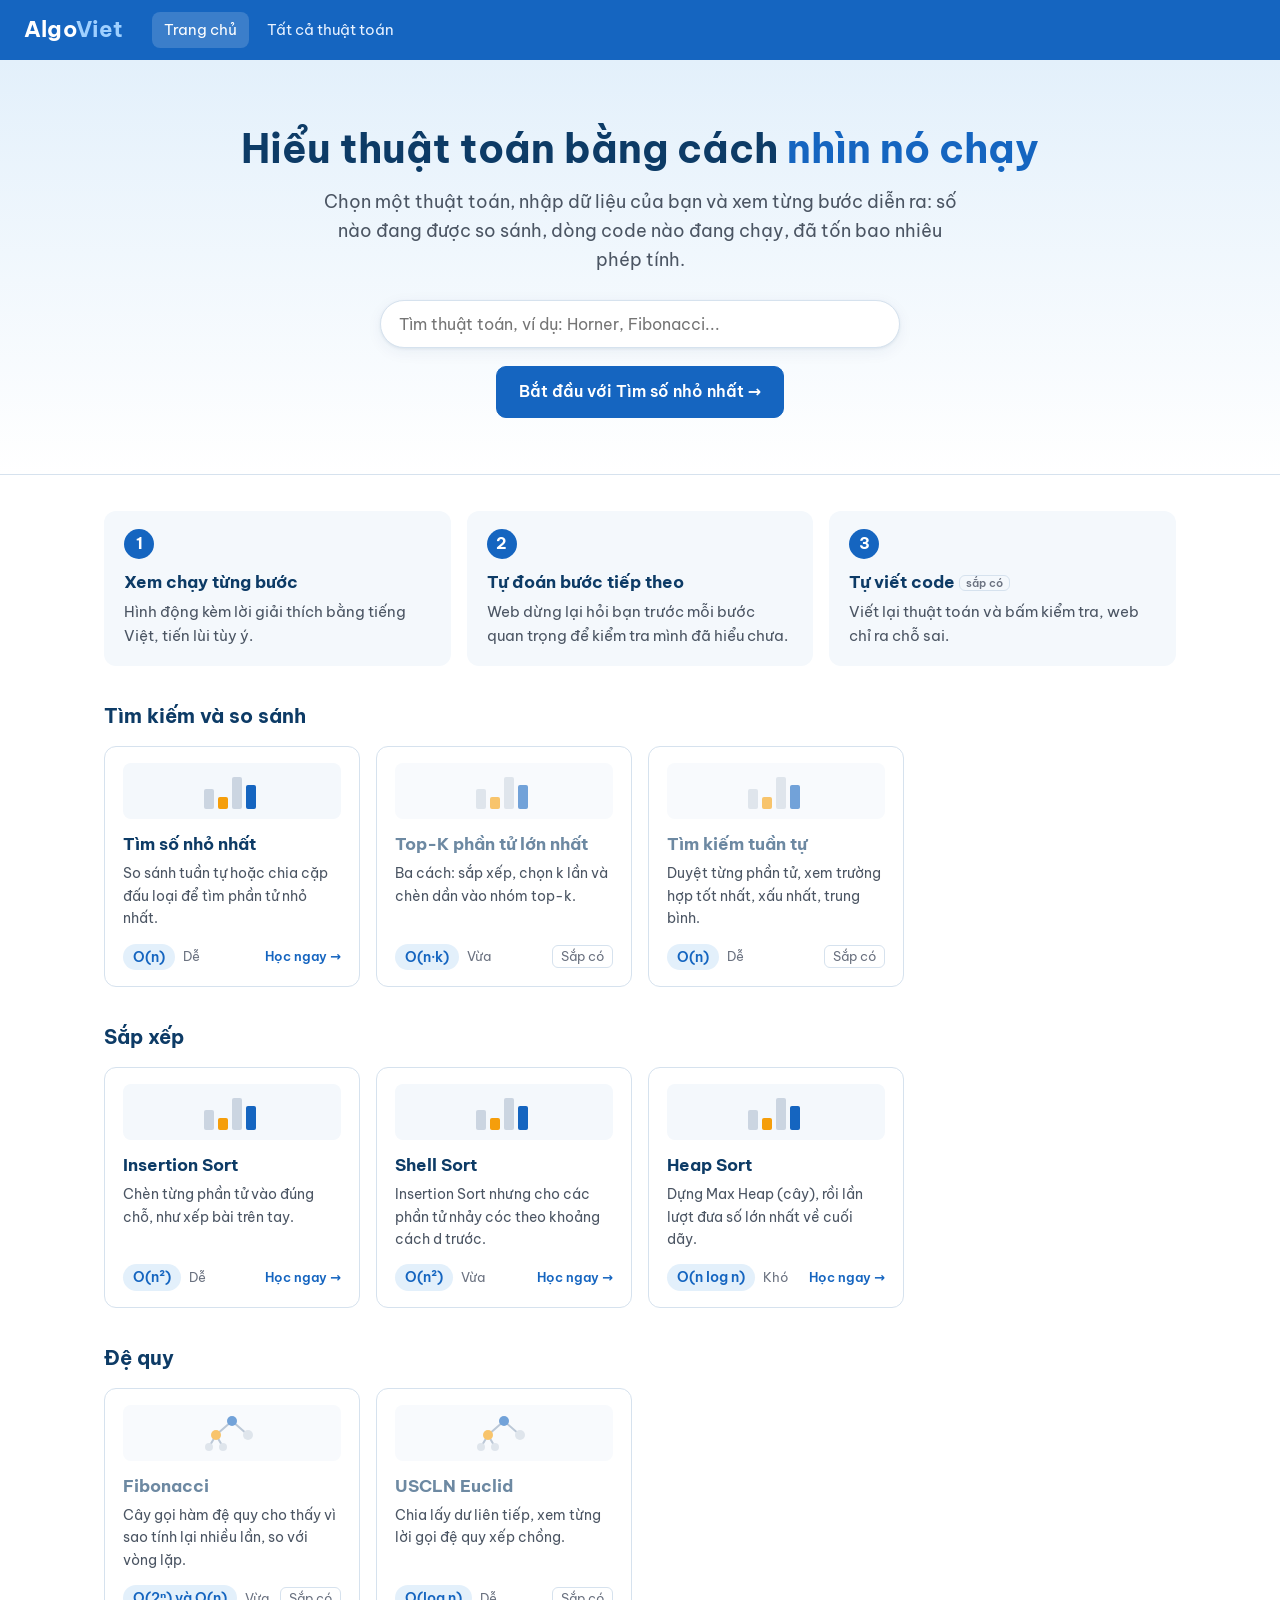
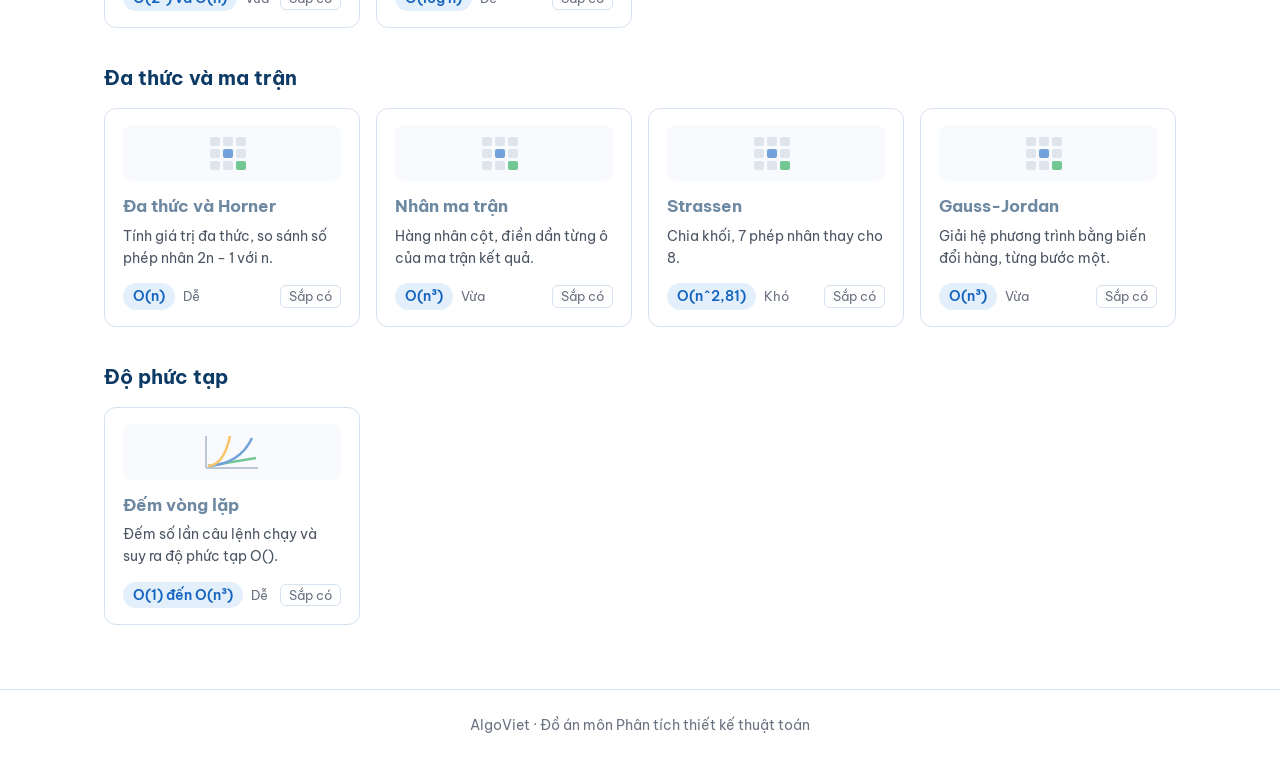
==== index.html @ 3840eefd "Khoi tao AlgoViet: web hoc thuat toan truc quan Gom trang chu, trang hoc dung chung, 4 thuat toan (T" ====
<!DOCTYPE html>
<html lang="vi">
<head>
  <meta charset="UTF-8">
  <meta name="viewport" content="width=device-width, initial-scale=1">
  <title>AlgoViet - Hiểu thuật toán bằng cách nhìn nó chạy</title>
  <link rel="preconnect" href="https://fonts.googleapis.com">
  <link rel="stylesheet" href="https://fonts.googleapis.com/css2?family=Be+Vietnam+Pro:wght@400;600;700&family=JetBrains+Mono:wght@400;600&display=swap">
  <link rel="stylesheet" href="css/giao-dien.css">
</head>
<body class="trang-chu">
  <header class="thanh-tren">
    <a class="logo" href="index.html">Algo<span>Viet</span></a>
    <nav class="dieu-huong" style="display:flex">
      <a href="index.html" class="dang-chon">Trang chủ</a>
      <a href="#thuat-toan">Tất cả thuật toán</a>
    </nav>
  </header>

  <section class="mo-dau">
    <div class="mo-dau-trong">
      <h1>Hiểu thuật toán bằng cách <span>nhìn nó chạy</span></h1>
      <p>Chọn một thuật toán, nhập dữ liệu của bạn và xem từng bước diễn ra: số nào đang được so sánh, dòng code nào đang chạy, đã tốn bao nhiêu phép tính.</p>
      <div class="o-tim">
        <input id="tim" type="search" placeholder="Tìm thuật toán, ví dụ: Horner, Fibonacci..." aria-label="Tìm thuật toán">
      </div>
      <a class="nut nut-chinh nut-lon" href="hoc.html?tt=tim-min">Bắt đầu với Tìm số nhỏ nhất →</a>
    </div>
  </section>

  <main class="noi-dung-chu">
    <section class="cach-hoc">
      <div class="buoc-hoc"><b>1</b><h3>Xem chạy từng bước</h3><p>Hình động kèm lời giải thích bằng tiếng Việt, tiến lùi tùy ý.</p></div>
      <div class="buoc-hoc"><b>2</b><h3>Tự đoán bước tiếp theo</h3><p>Web dừng lại hỏi bạn trước mỗi bước quan trọng để kiểm tra mình đã hiểu chưa.</p></div>
      <div class="buoc-hoc"><b>3</b><h3>Tự viết code <small>sắp có</small></h3><p>Viết lại thuật toán và bấm kiểm tra, web chỉ ra chỗ sai.</p></div>
    </section>

    <section id="thuat-toan">
      <div id="danh-sach-nhom"></div>
      <p id="khong-thay" class="ghi-chu-nho" hidden>Không tìm thấy thuật toán nào phù hợp.</p>
    </section>
  </main>

  <footer class="chan-trang">AlgoViet · Đồ án môn Phân tích thiết kế thuật toán</footer>

  <script src="js/danh-sach.js"></script>
  <script src="js/trang-chu.js"></script>
</body>
</html>
---- css/giao-dien.css ----
/* AlgoViet - giao dien trang va xanh nuoc bien */
:root {
  --nen: #FFFFFF;
  --nen-phu: #F4F8FC;
  --xanh: #1565C0;
  --xanh-dam: #0D3B66;
  --xanh-nhat: #E3F0FB;
  --chu: #1F2937;
  --chu-phu: #6B7280;
  --vien: #D6E2EE;

  /* mau trang thai trong minh hoa */
  --tt-chua-xet: #CBD5E1;
  --tt-dang-xet: #1565C0;
  --tt-so-sanh: #F59E0B;
  --tt-min: #0D3B66;
  --tt-da-xet: #E5E7EB;
  --tt-xong: #16A34A;
  --tt-sai: #DC2626;
  --tt-da-xep: #BFDBFE;
  --tt-cung-nhom: #93C5FD;

  --bo-goc: 12px;
  --bong: 0 1px 3px rgba(13, 59, 102, 0.08), 0 4px 16px rgba(13, 59, 102, 0.06);
  --font: "Be Vietnam Pro", "Segoe UI", system-ui, sans-serif;
  --font-code: "JetBrains Mono", Consolas, monospace;
}

* { box-sizing: border-box; }
html, body { margin: 0; }
body {
  font-family: var(--font);
  font-size: 16px;
  line-height: 1.6;
  color: var(--chu);
  background: var(--nen-phu);
}
button { font-family: inherit; font-size: 15px; cursor: pointer; }
:focus-visible { outline: 3px solid #90C2F5; outline-offset: 2px; }

/* ---------- thanh tren ---------- */
.thanh-tren {
  position: sticky; top: 0; z-index: 10;
  display: flex; align-items: center; gap: 28px;
  height: 60px; padding: 0 24px;
  background: var(--xanh); color: #fff;
}
.logo { font-size: 22px; font-weight: 700; letter-spacing: 0.2px; color: #fff; text-decoration: none; }
.logo span { color: #9FD0FF; }
.dieu-huong { display: flex; gap: 6px; }
.dieu-huong a {
  color: #E8F2FF; text-decoration: none; padding: 6px 12px; border-radius: 8px; font-size: 15px;
}
.dieu-huong a:hover, .dieu-huong a.dang-chon { background: rgba(255, 255, 255, 0.16); color: #fff; }
.nut-menu { display: none; margin-left: auto; background: none; border: 1px solid rgba(255,255,255,.5); color: #fff; border-radius: 8px; padding: 4px 10px; }

/* ---------- bo cuc ---------- */
.bo-cuc { display: grid; grid-template-columns: 250px minmax(0, 1fr); min-height: calc(100vh - 60px); }
.thanh-ben { background: var(--nen); border-right: 1px solid var(--vien); padding: 20px 14px; }
.thanh-ben h3 { margin: 18px 10px 6px; font-size: 13px; text-transform: uppercase; letter-spacing: 0.6px; color: var(--chu-phu); }
.thanh-ben h3:first-child { margin-top: 0; }
.thanh-ben a {
  display: flex; justify-content: space-between; align-items: center;
  padding: 8px 10px; border-radius: 8px; color: var(--chu); text-decoration: none; font-size: 15px;
}
.thanh-ben a:hover { background: var(--xanh-nhat); }
.thanh-ben a.dang-chon { background: var(--xanh); color: #fff; font-weight: 600; }
.thanh-ben a.sap-co { color: #9CA3AF; pointer-events: none; }
.thanh-ben a.sap-co small { font-size: 11px; border: 1px solid #D1D5DB; border-radius: 6px; padding: 0 6px; }

.noi-dung { padding: 28px 32px 60px; max-width: 1180px; width: 100%; }
.dau-trang { display: flex; flex-wrap: wrap; align-items: center; gap: 12px 16px; margin-bottom: 18px; }
.dau-trang h1 { margin: 0; font-size: 28px; color: var(--xanh-dam); }
.huy-hieu { background: var(--xanh-nhat); color: var(--xanh); font-weight: 600; font-size: 14px; padding: 2px 10px; border-radius: 999px; }
.tab { margin-left: auto; display: flex; gap: 4px; background: var(--nen); border: 1px solid var(--vien); border-radius: 10px; padding: 4px; }
.tab button { border: 0; background: none; padding: 6px 14px; border-radius: 7px; color: var(--chu-phu); }
.tab button.dang-chon { background: var(--xanh); color: #fff; }

.the { background: var(--nen); border: 1px solid var(--vien); border-radius: var(--bo-goc); box-shadow: var(--bong); padding: 18px 20px; }
.the + .the, .hang + .the, .the + .hang { margin-top: 16px; }
.the h2 { margin: 0 0 10px; font-size: 17px; color: var(--xanh-dam); }

/* ---------- nhap du lieu ---------- */
.dieu-khien-tren { display: flex; flex-wrap: wrap; gap: 14px 20px; align-items: flex-end; }
.nhom label { display: block; font-size: 13px; color: var(--chu-phu); margin-bottom: 4px; }
.chon-che-do { display: inline-flex; border: 1px solid var(--vien); border-radius: 10px; overflow: hidden; }
.chon-che-do button { border: 0; background: var(--nen); padding: 8px 14px; color: var(--chu); }
.chon-che-do button + button { border-left: 1px solid var(--vien); }
.chon-che-do button.dang-chon { background: var(--xanh); color: #fff; }
.o-nhap {
  font-family: var(--font-code); font-size: 15px; width: 230px; padding: 8px 12px;
  border: 1px solid var(--vien); border-radius: 10px; background: var(--nen-phu); color: var(--chu);
}
.o-nhap:focus { border-color: var(--xanh); background: #fff; outline: none; box-shadow: 0 0 0 3px var(--xanh-nhat); }
.nut { border: 1px solid var(--vien); background: var(--nen); color: var(--xanh-dam); padding: 8px 14px; border-radius: 10px; }
.nut:hover { border-color: var(--xanh); background: var(--xanh-nhat); }
.nut-chinh { background: var(--xanh); border-color: var(--xanh); color: #fff; font-weight: 600; }
.nut-chinh:hover { background: #0F539E; border-color: #0F539E; }
.loi { color: var(--tt-sai); font-size: 14px; margin-top: 8px; min-height: 1em; }

.cong-tac { display: inline-flex; align-items: center; gap: 10px; cursor: pointer; user-select: none; padding: 7px 0; }
.cong-tac input { position: absolute; opacity: 0; }
.cong-tac .ray { width: 42px; height: 24px; border-radius: 999px; background: #CBD5E1; position: relative; transition: background .2s; }
.cong-tac .ray::after { content: ""; position: absolute; top: 3px; left: 3px; width: 18px; height: 18px; border-radius: 50%; background: #fff; transition: transform .2s; }
.cong-tac input:checked + .ray { background: var(--xanh); }
.cong-tac input:checked + .ray::after { transform: translateX(18px); }
.cong-tac input:focus-visible + .ray { outline: 3px solid #90C2F5; outline-offset: 2px; }

/* ---------- khung minh hoa ---------- */
.chu-thich { display: flex; flex-wrap: wrap; gap: 6px 16px; font-size: 13px; color: var(--chu-phu); margin-bottom: 12px; }
.chu-thich span { display: inline-flex; align-items: center; gap: 6px; }
.chu-thich i { width: 14px; height: 14px; border-radius: 4px; display: inline-block; }

.san-khau { min-height: 300px; display: flex; align-items: flex-end; justify-content: safe center; padding: 10px 4px 0; overflow-x: auto; }

/* cot (cach tuan tu) */
.day-cot { display: flex; align-items: flex-end; gap: 10px; height: 330px; }
.cot-o { display: flex; flex-direction: column; align-items: center; width: 54px; }
.nhan-tren { height: 26px; font-size: 12px; font-weight: 700; white-space: nowrap; }
.nhan-min { background: var(--tt-min); color: #fff; padding: 1px 8px; border-radius: 999px; }
.nhan-xong { background: var(--tt-xong); color: #fff; padding: 1px 8px; border-radius: 999px; }
.cot {
  width: 100%; border-radius: 8px 8px 4px 4px; display: flex; align-items: flex-start; justify-content: center;
  padding-top: 6px; font-weight: 700; font-size: 16px; color: #1F2937;
  transition: height .45s ease, background-color .3s ease, opacity .3s, transform .3s;
}
.cot.chua-xet { background: var(--tt-chua-xet); }
.cot.dang-xet { background: var(--tt-dang-xet); color: #fff; transform: translateY(-4px); }
.cot.so-sanh  { background: var(--tt-so-sanh); color: #1F2937; transform: translateY(-4px); box-shadow: 0 0 0 3px #FDE68A; }
.cot.la-min   { background: var(--tt-min); color: #fff; }
.cot.da-xet   { background: var(--tt-da-xet); color: #9CA3AF; }
.cot.xong     { background: var(--tt-xong); color: #fff; }
.chi-so { font-family: var(--font-code); font-size: 12px; color: var(--chu-phu); margin-top: 6px; }
.con-tro { height: 22px; font-size: 13px; color: var(--xanh); font-weight: 700; }

/* dau loai (cach theo cap) */
.dau-loai { display: flex; flex-direction: column-reverse; gap: 18px; width: 100%; align-items: center; padding-bottom: 6px; }
.vong { display: flex; align-items: center; gap: 14px; }
.vong .ten-vong { width: 64px; font-size: 13px; color: var(--chu-phu); text-align: right; }
.cap { display: flex; gap: 6px; padding: 6px; border: 1px dashed var(--vien); border-radius: 10px; }
.cap.dang-dau { border: 2px solid var(--tt-so-sanh); background: #FFFBEB; }
.o-so {
  width: 48px; height: 48px; border-radius: 10px; display: flex; align-items: center; justify-content: center;
  font-weight: 700; font-size: 17px; background: var(--tt-chua-xet); transition: all .3s ease;
}
.o-so.so-sanh { background: var(--tt-so-sanh); }
.o-so.thang { background: var(--tt-dang-xet); color: #fff; }
.o-so.thua { background: var(--tt-da-xet); color: #9CA3AF; text-decoration: line-through; }
.o-so.di-thang { background: var(--xanh-nhat); color: var(--xanh-dam); border: 1px dashed var(--xanh); }
.o-so.xong { background: var(--tt-xong); color: #fff; }
.o-so.moi { animation: hien-len .45s ease; }
@keyframes hien-len { from { transform: translateY(18px); opacity: 0; } to { transform: none; opacity: 1; } }

/* ---------- giai thich + cau hoi ---------- */
.giai-thich { display: flex; gap: 14px; align-items: flex-start; background: var(--xanh-nhat); border-radius: 10px; padding: 12px 16px; margin-top: 14px; }
.so-buoc { flex: none; background: var(--xanh); color: #fff; font-size: 13px; font-weight: 600; padding: 2px 10px; border-radius: 999px; margin-top: 2px; }
.giai-thich p { margin: 0; font-size: 16px; }

.cau-hoi { margin-top: 14px; border: 2px solid var(--xanh); border-radius: 12px; padding: 14px 16px; background: #fff; }
.cau-hoi[hidden] { display: none; }
.cau-hoi .tieu-de { font-weight: 700; color: var(--xanh-dam); margin-bottom: 10px; }
.cau-hoi .lua-chon { display: flex; flex-wrap: wrap; gap: 10px; }
.cau-hoi .lua-chon button { border: 1px solid var(--xanh); background: #fff; color: var(--xanh); padding: 8px 16px; border-radius: 10px; font-weight: 600; }
.cau-hoi .lua-chon button:hover:not(:disabled) { background: var(--xanh-nhat); }
.cau-hoi .lua-chon button:disabled { cursor: default; opacity: .55; }
.cau-hoi .lua-chon button.chon-dung { background: var(--tt-xong); border-color: var(--tt-xong); color: #fff; opacity: 1; }
.cau-hoi .lua-chon button.chon-sai { background: var(--tt-sai); border-color: var(--tt-sai); color: #fff; opacity: 1; }
.phan-hoi { margin-top: 10px; font-size: 15px; }
.phan-hoi.dung { color: #15803D; }
.phan-hoi.sai { color: #B91C1C; }

/* ---------- trinh phat ---------- */
.trinh-phat { display: flex; flex-wrap: wrap; align-items: center; gap: 10px 14px; margin-top: 14px; }
.trinh-phat .nut { min-width: 44px; }
.trinh-phat .nut-chinh { min-width: 110px; }
.thanh-tien-do { flex: 1 1 200px; accent-color: var(--xanh); }
.toc-do { display: flex; align-items: center; gap: 8px; font-size: 14px; color: var(--chu-phu); }
.toc-do select { font-family: inherit; padding: 4px 8px; border: 1px solid var(--vien); border-radius: 8px; }
.goi-y-phim { font-size: 12px; color: var(--chu-phu); margin-top: 6px; }
kbd { font-family: var(--font-code); font-size: 11px; border: 1px solid var(--vien); border-bottom-width: 2px; border-radius: 4px; padding: 0 5px; background: #fff; }

/* ---------- code + bien ---------- */
.hang { display: grid; grid-template-columns: minmax(0, 1.4fr) minmax(0, 1fr); gap: 16px; }
.code { font-family: var(--font-code); font-size: 14px; line-height: 1.75; margin: 0; overflow-x: auto; }
.code div { padding: 0 10px; border-radius: 6px; white-space: pre; display: flex; gap: 14px; }
.code div .so-dong { color: #9CA3AF; width: 18px; text-align: right; flex: none; user-select: none; }
.code div.dang-chay { background: var(--xanh-nhat); box-shadow: inset 3px 0 0 var(--xanh); font-weight: 600; color: var(--xanh-dam); }

.bang-bien { width: 100%; border-collapse: collapse; font-size: 15px; }
.bang-bien td { padding: 6px 4px; border-bottom: 1px solid var(--nen-phu); }
.bang-bien td:first-child { font-family: var(--font-code); color: var(--chu-phu); width: 45%; }
.bang-bien td:last-child { font-family: var(--font-code); font-weight: 700; }
.bang-bien tr.vua-doi td:last-child { color: var(--xanh); }
.bang-bien tr.vua-doi td:last-child::after { content: "  ← vừa đổi"; font-family: var(--font); font-weight: 400; font-size: 12px; color: var(--chu-phu); }
.bo-dem { display: flex; gap: 12px; margin-top: 14px; }
.bo-dem div { flex: 1; background: var(--nen-phu); border-radius: 10px; padding: 8px 12px; }
.bo-dem b { display: block; font-size: 26px; color: var(--xanh-dam); line-height: 1.2; }
.bo-dem span { font-size: 13px; color: var(--chu-phu); }
.ghi-chu-nho { font-size: 13px; color: var(--chu-phu); margin: 10px 0 0; }

/* ---------- ly thuyet ---------- */
.ly-thuyet h2 { margin-top: 0; }
.ly-thuyet h3 { color: var(--xanh-dam); margin: 22px 0 8px; font-size: 17px; }
.ly-thuyet table { border-collapse: collapse; width: 100%; font-size: 15px; }
.ly-thuyet th, .ly-thuyet td { border: 1px solid var(--vien); padding: 8px 10px; text-align: left; }
.ly-thuyet th { background: var(--xanh-nhat); color: var(--xanh-dam); }
.vi-du-doi-thuong { border-left: 4px solid var(--xanh); background: var(--nen-phu); padding: 10px 14px; border-radius: 0 10px 10px 0; }


/* ---------- sap xep: cot them trang thai ---------- */
.cot.da-xep { background: var(--tt-da-xep); }
.cot.cung-nhom { background: var(--tt-cung-nhom); }
.cot.cho-chen { background: transparent; border: 2px dashed var(--xanh); color: var(--xanh); font-weight: 700; }
.khung-cot { display: flex; flex-direction: column; align-items: center; gap: 6px; }
.tieu-d { font-weight: 700; color: var(--xanh-dam); background: var(--xanh-nhat); padding: 2px 14px; border-radius: 999px; font-size: 14px; }
.chi-so + .chi-so { margin-top: 0; font-size: 11px; }

/* ---------- Heap Sort: cay + mang ---------- */
.khung-heap { width: 100%; max-width: 760px; margin: auto; }
.khung-heap svg { width: 100%; height: auto; display: block; }
.cay-canh { stroke: #90A4BE; stroke-width: 2; }
.cay-canh.khoa { stroke: #CBD5E1; stroke-dasharray: 4 4; }
.cay-nut circle { fill: var(--tt-chua-xet); stroke: #fff; stroke-width: 2; transition: fill .3s; }
.cay-nut text { font: 700 15px var(--font); fill: #1F2937; text-anchor: middle; dominant-baseline: central; }
.cay-nut text.cay-so { font: 400 11px var(--font-code); fill: #6B7280; }
.cay-nut.dang-xet circle { fill: var(--tt-dang-xet); }
.cay-nut.dang-xet text:not(.cay-so), .cay-nut.doi-cho text:not(.cay-so), .cay-nut.khoa text:not(.cay-so) { fill: #fff; }
.cay-nut.so-sanh circle { fill: var(--tt-so-sanh); }
.cay-nut.la-con circle { stroke: var(--tt-so-sanh); stroke-width: 4; }
.cay-nut.doi-cho circle { fill: var(--tt-sai); }
.cay-nut.khoa circle { fill: var(--tt-xong); }
.hang-mang { display: flex; flex-wrap: wrap; justify-content: center; gap: 6px; margin-top: 10px; }
.o-mang { width: 44px; text-align: center; border-radius: 8px; padding: 4px 0; background: var(--tt-chua-xet); transition: background .3s; }
.o-mang b { display: block; font-size: 16px; color: #1F2937; }
.o-mang small { font-family: var(--font-code); font-size: 11px; color: #4B5563; }
.o-mang.dang-xet { background: var(--tt-dang-xet); } .o-mang.dang-xet b, .o-mang.dang-xet small { color: #fff; }
.o-mang.so-sanh { background: var(--tt-so-sanh); }
.o-mang.la-con { box-shadow: inset 0 0 0 3px var(--tt-so-sanh); }
.o-mang.doi-cho { background: var(--tt-sai); } .o-mang.doi-cho b, .o-mang.doi-cho small { color: #fff; }
.o-mang.khoa { background: var(--tt-xong); } .o-mang.khoa b, .o-mang.khoa small { color: #fff; }
.o-mang.dau-khoa { margin-left: 10px; }

/* ---------- trang chu ---------- */
.trang-chu { background: var(--nen); }
.mo-dau { background: linear-gradient(180deg, var(--xanh-nhat) 0%, #FFFFFF 100%); border-bottom: 1px solid var(--vien); }
.mo-dau-trong { max-width: 860px; margin: 0 auto; padding: 64px 24px 56px; text-align: center; }
.mo-dau h1 { font-size: 40px; line-height: 1.25; margin: 0 0 14px; color: var(--xanh-dam); }
.mo-dau h1 span { color: var(--xanh); }
.mo-dau p { font-size: 18px; color: #4B5563; margin: 0 auto 26px; max-width: 640px; }
.o-tim input {
  width: 100%; max-width: 520px; font-family: inherit; font-size: 16px; padding: 13px 18px;
  border: 1px solid var(--vien); border-radius: 999px; background: #fff; box-shadow: var(--bong);
}
.o-tim input:focus { outline: none; border-color: var(--xanh); box-shadow: 0 0 0 4px var(--xanh-nhat); }
.nut-lon { display: inline-block; margin-top: 18px; padding: 12px 22px; text-decoration: none; font-size: 16px; }

.noi-dung-chu { max-width: 1120px; margin: 0 auto; padding: 36px 24px 64px; }
.cach-hoc { display: grid; grid-template-columns: repeat(3, minmax(0, 1fr)); gap: 16px; margin-bottom: 20px; }
.buoc-hoc { background: var(--nen-phu); border-radius: var(--bo-goc); padding: 18px 20px; }
.buoc-hoc b { display: inline-flex; width: 30px; height: 30px; border-radius: 50%; align-items: center; justify-content: center; background: var(--xanh); color: #fff; }
.buoc-hoc h3 { margin: 10px 0 4px; font-size: 17px; color: var(--xanh-dam); }
.buoc-hoc h3 small { font-size: 11px; font-weight: 600; color: var(--chu-phu); border: 1px solid var(--vien); border-radius: 6px; padding: 0 6px; vertical-align: middle; }
.buoc-hoc p { margin: 0; color: #4B5563; font-size: 15px; }

.ten-nhom { font-size: 20px; color: var(--xanh-dam); margin: 34px 0 14px; }
.luoi-the { display: grid; grid-template-columns: repeat(auto-fill, minmax(250px, 1fr)); gap: 16px; }
.the-thuat-toan {
  display: flex; flex-direction: column; text-decoration: none; color: var(--chu);
  background: #fff; border: 1px solid var(--vien); border-radius: var(--bo-goc); padding: 16px 18px;
  transition: border-color .2s, box-shadow .2s, transform .2s;
}
.the-thuat-toan:hover { border-color: var(--xanh); box-shadow: var(--bong); transform: translateY(-2px); }
.the-thuat-toan.chua-co { cursor: default; }
.the-thuat-toan.chua-co:hover { transform: none; box-shadow: none; border-color: var(--vien); }
.the-thuat-toan.chua-co .hinh-the, .the-thuat-toan.chua-co h3 { opacity: .6; }
.hinh-the { height: 56px; background: var(--nen-phu); border-radius: 8px; display: flex; align-items: center; justify-content: center; margin-bottom: 12px; }
.hinh-the svg { height: 40px; }
.the-thuat-toan h3 { margin: 0 0 4px; font-size: 17px; color: var(--xanh-dam); }
.the-thuat-toan p { margin: 0 0 14px; font-size: 14px; color: #4B5563; flex: 1; }
.nhan-the { display: flex; align-items: center; gap: 8px; font-size: 13px; }
.do-kho { color: var(--chu-phu); }
.vao-hoc { margin-left: auto; color: var(--xanh); font-weight: 600; }
.sap-co-nhan { margin-left: auto; color: var(--chu-phu); border: 1px solid var(--vien); border-radius: 6px; padding: 0 8px; }
.chan-trang { text-align: center; color: var(--chu-phu); font-size: 14px; padding: 24px; border-top: 1px solid var(--vien); }

.dieu-huong a { white-space: nowrap; }
@media (max-width: 700px) {
  .thanh-tren { gap: 12px; padding: 0 16px; }
  .dieu-huong a { padding: 6px 8px; font-size: 14px; }
  .mo-dau-trong { padding: 40px 16px 36px; }
  .mo-dau h1 { font-size: 28px; }
  .mo-dau p { font-size: 16px; }
  .cach-hoc { grid-template-columns: minmax(0, 1fr); }
  .noi-dung-chu { padding: 24px 16px 48px; }
}

/* ---------- luyen tap ---------- */
.chon-bai-tap { margin-bottom: 14px; }
.mo-ta-bt { margin: 0 0 14px; color: #374151; }
.hang-nut { display: flex; flex-wrap: wrap; gap: 10px; margin: 14px 0; }
.code-dien { background: var(--nen-phu); border-radius: 10px; padding: 12px 6px; }
.code-dien div { align-items: center; }
.o-trong {
  font-family: var(--font-code); font-size: 14px; padding: 1px 6px; margin: 1px 2px;
  border: 1.5px dashed var(--xanh); border-radius: 6px; background: #fff; color: var(--xanh-dam);
}
.o-trong:focus { outline: none; border-style: solid; box-shadow: 0 0 0 3px var(--xanh-nhat); }
.o-trong.o-sai { border: 1.5px solid var(--tt-sai); background: #FEF2F2; }
.o-trong.o-dung { border: 1.5px solid var(--tt-xong); background: #F0FDF4; }
.kq { border-radius: 10px; padding: 10px 14px; margin-bottom: 12px; font-size: 15px; }
.kq.dung { background: #F0FDF4; border: 1px solid #BBF7D0; color: #166534; }
.kq.sai { background: #FEF2F2; border: 1px solid #FECACA; color: #991B1B; }
.kq.goi-y { background: #FFFBEB; border: 1px solid #FDE68A; color: #78350F; }
.bang-test { border-collapse: collapse; font-size: 14px; margin-bottom: 10px; }
.bang-test th, .bang-test td { border: 1px solid var(--vien); padding: 5px 12px; text-align: left; font-family: var(--font-code); }
.bang-test th { background: var(--xanh-nhat); color: var(--xanh-dam); font-family: var(--font); font-weight: 600; }
.bang-test tr.dong-sai td { background: #FEF2F2; }
.tieu-de-vet { margin: 16px 0 8px; font-size: 15px; color: var(--xanh-dam); }
.ngoai-mang { color: var(--tt-sai); font-family: var(--font); font-weight: 600; }

.ds-sap-xep { list-style: none; counter-reset: dong; margin: 14px 0 0; padding: 0; }
.ds-sap-xep li {
  counter-increment: dong; display: flex; align-items: center; gap: 10px;
  background: #fff; border: 1px solid var(--vien); border-radius: 8px; padding: 6px 8px; margin-bottom: 6px; cursor: grab;
}
.ds-sap-xep li::before { content: counter(dong); width: 18px; text-align: right; font-family: var(--font-code); font-size: 12px; color: #9CA3AF; }
.ds-sap-xep li.dang-keo { opacity: .5; border-style: dashed; }
.ds-sap-xep li.dung { border-color: var(--tt-xong); background: #F0FDF4; }
.ds-sap-xep li.sai { border-color: var(--tt-sai); background: #FEF2F2; }
.ds-sap-xep code { flex: 1; min-width: 0; font-family: var(--font-code); font-size: 14px; white-space: pre-wrap; overflow-wrap: anywhere; }
.tay-keo { color: #9CA3AF; letter-spacing: -2px; }
.nut-dich { display: flex; gap: 4px; }
.nut-dich button { border: 1px solid var(--vien); background: var(--nen-phu); color: var(--xanh-dam); border-radius: 6px; width: 30px; height: 28px; font-size: 11px; }
.nut-dich button:hover { border-color: var(--xanh); background: var(--xanh-nhat); }

/* ---------- huong dan su dung ---------- */
.nut-huong-dan { margin-left: auto; background: rgba(255,255,255,.14); border: 1px solid rgba(255,255,255,.45); color: #fff; border-radius: 999px; padding: 5px 14px; font-weight: 600; }
.nut-huong-dan:hover { background: rgba(255,255,255,.26); }
.hd-nen { position: fixed; inset: 0; z-index: 50; }
.hd-den {
  position: fixed; z-index: 51; border-radius: 12px; pointer-events: none;
  box-shadow: 0 0 0 9999px rgba(13, 30, 52, 0.62), 0 0 0 3px #90C2F5;
  transition: all .3s ease;
}
.hd-the {
  position: fixed; z-index: 52; width: 340px; background: #fff; border-radius: 14px;
  padding: 18px 20px 16px; box-shadow: 0 12px 40px rgba(13, 59, 102, .3); transition: top .3s ease, left .3s ease;
}
.hd-the h3 { margin: 2px 0 6px; font-size: 18px; color: var(--xanh-dam); }
.hd-the p { margin: 0 0 14px; font-size: 15px; color: #374151; }
.hd-so { font-size: 12px; font-weight: 600; color: var(--xanh); }
.hd-nut { display: flex; align-items: center; gap: 8px; }
.hd-nut span { flex: 1; }
.hd-nut .nut { padding: 6px 12px; }

[hidden] { display: none !important; }
#diem:empty { display: none; }

/* ---------- dien thoai ---------- */
@media (max-width: 900px) {
  .bo-cuc { grid-template-columns: minmax(0, 1fr); }
  .thanh-ben { display: none; border-right: 0; border-bottom: 1px solid var(--vien); }
  .thanh-ben.mo { display: block; }
  .nut-menu { display: block; }
  .dieu-huong { display: none; }
  .noi-dung { padding: 18px 16px 48px; }
  .tab { margin-left: 0; }
  .hang { grid-template-columns: minmax(0, 1fr); }
  .day-cot { gap: 6px; height: 290px; }
  .cot-o { width: 40px; }
  .o-nhap { width: 100%; }
  .ds-sap-xep code { font-size: 13px; }
  .code-dien { font-size: 13px; }
  .nhom { flex: 1 1 100%; }
}
@media (prefers-reduced-motion: reduce) {
  * { transition: none !important; animation: none !important; }
}
.nut-huong-dan + .nut-menu { margin-left: 8px; }
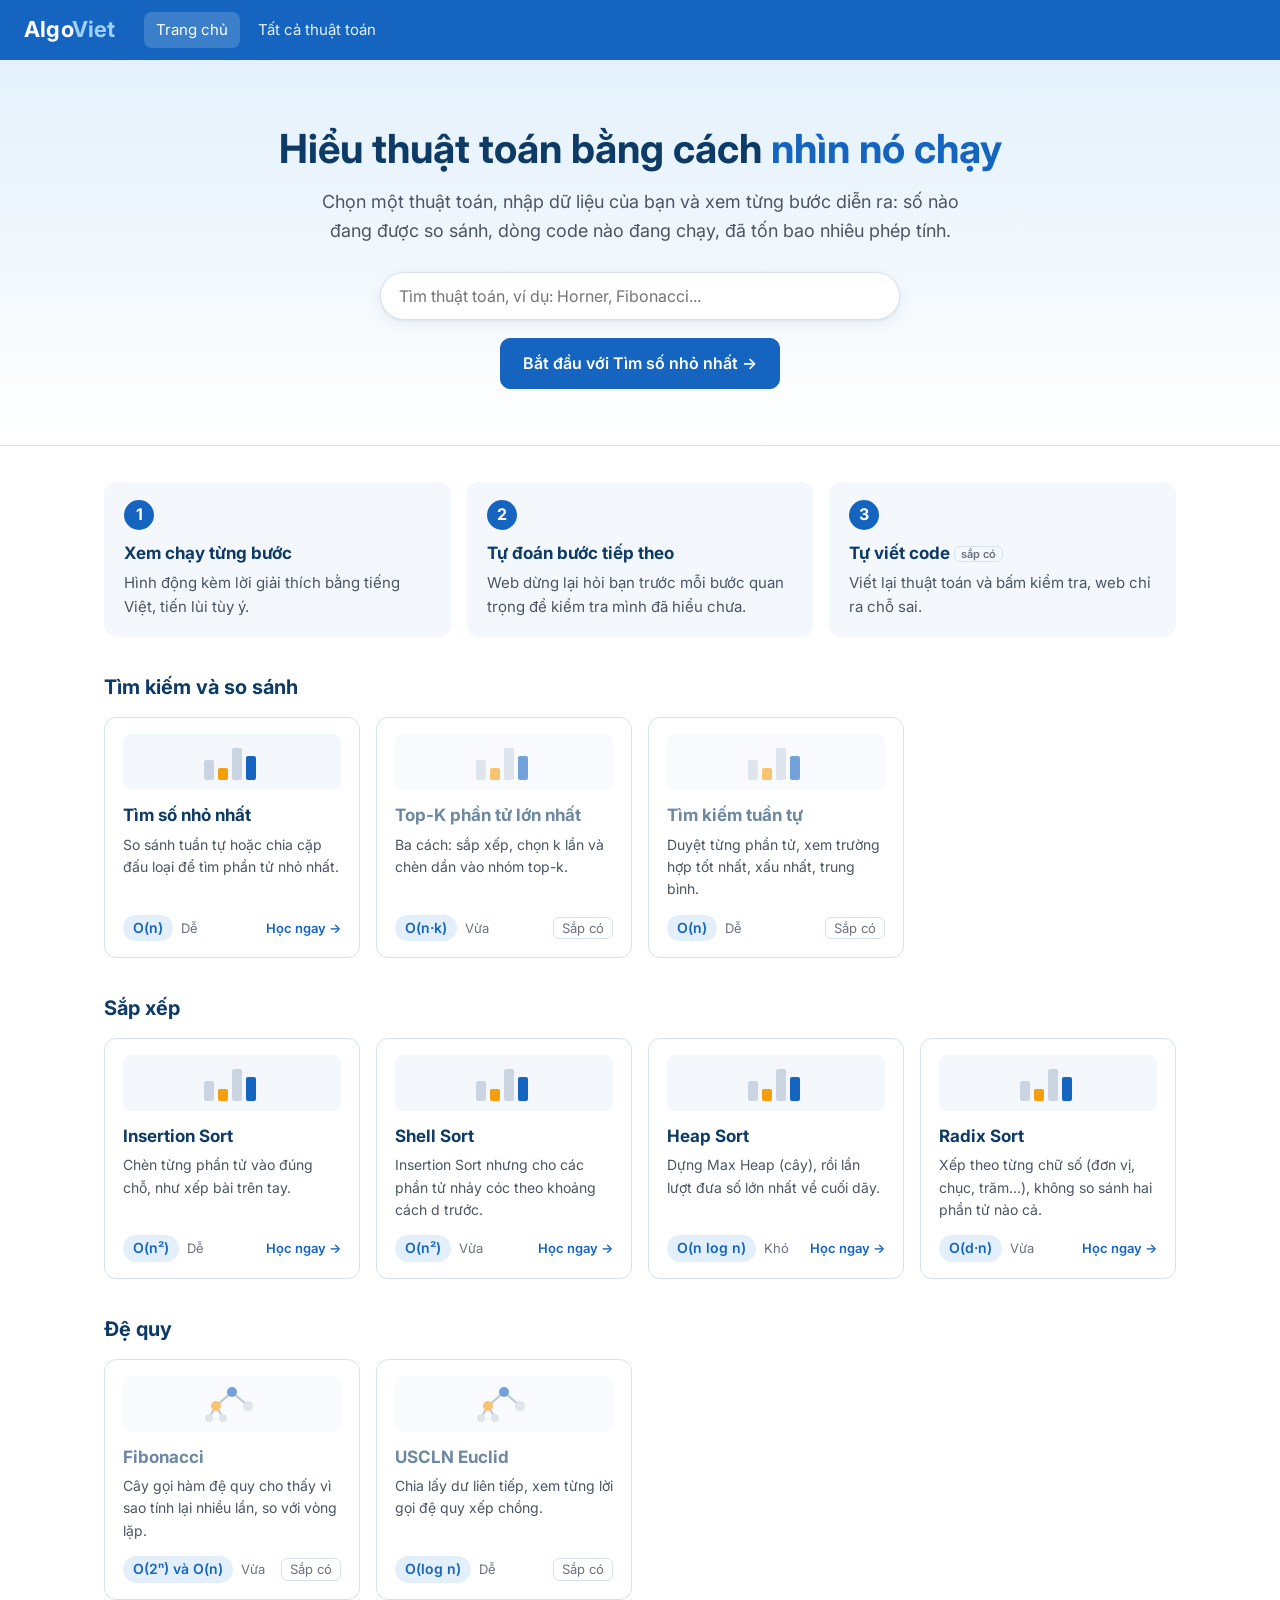
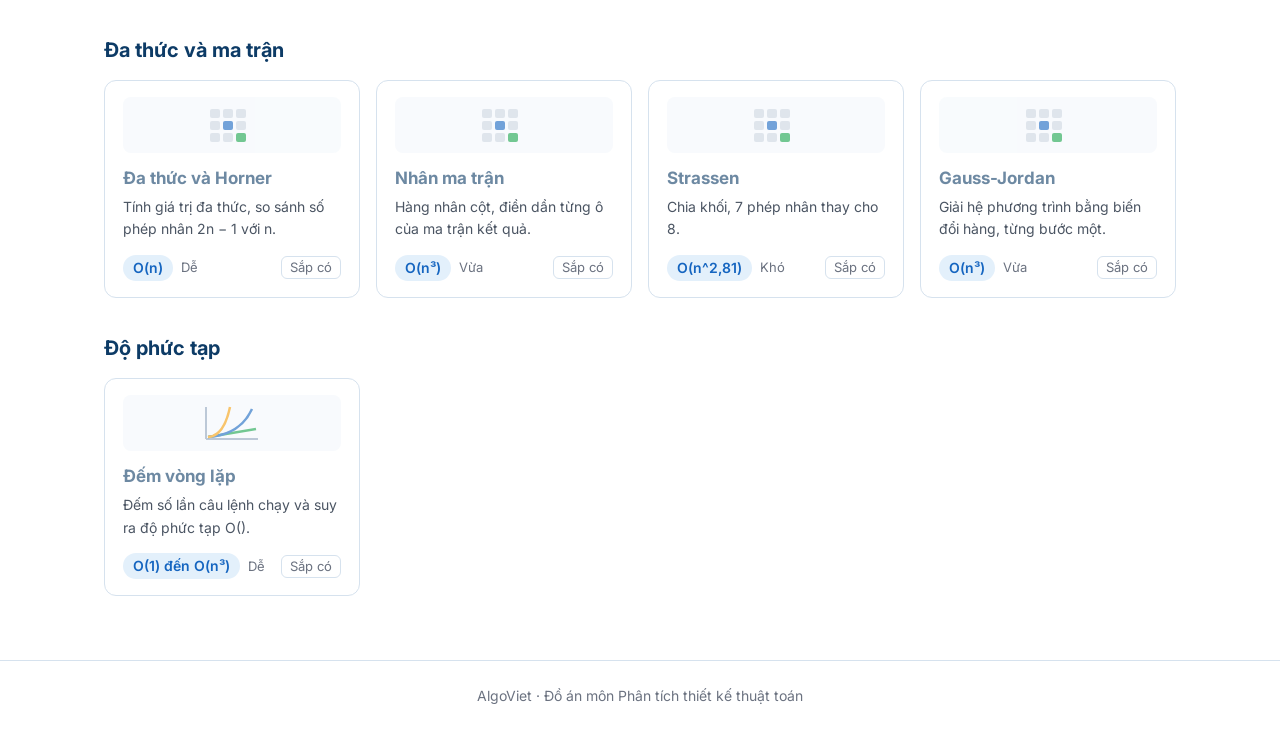
==== commit 78c6766b: "Them Radix Sort; doi phong Inter; sua gioi han nhap theo thuat toan - Them thuat toan Radix Sort (nh" ====
--- a/index.html
+++ b/index.html
@@ -5,7 +5,7 @@
   <meta name="viewport" content="width=device-width, initial-scale=1">
   <title>AlgoViet - Hiểu thuật toán bằng cách nhìn nó chạy</title>
   <link rel="preconnect" href="https://fonts.googleapis.com">
-  <link rel="stylesheet" href="https://fonts.googleapis.com/css2?family=Be+Vietnam+Pro:wght@400;600;700&family=JetBrains+Mono:wght@400;600&display=swap">
+  <link rel="stylesheet" href="https://fonts.googleapis.com/css2?family=Inter:wght@400;500;600;700&family=JetBrains+Mono:wght@400;500;600&display=swap">
   <link rel="stylesheet" href="css/giao-dien.css">
 </head>
 <body class="trang-chu">
--- a/css/giao-dien.css
+++ b/css/giao-dien.css
@@ -22,7 +22,7 @@
 
   --bo-goc: 12px;
   --bong: 0 1px 3px rgba(13, 59, 102, 0.08), 0 4px 16px rgba(13, 59, 102, 0.06);
-  --font: "Be Vietnam Pro", "Segoe UI", system-ui, sans-serif;
+  --font: "Inter", "Segoe UI", system-ui, sans-serif;
   --font-code: "JetBrains Mono", Consolas, monospace;
 }
 
@@ -214,6 +214,12 @@
 .khung-cot { display: flex; flex-direction: column; align-items: center; gap: 6px; }
 .tieu-d { font-weight: 700; color: var(--xanh-dam); background: var(--xanh-nhat); padding: 2px 14px; border-radius: 999px; font-size: 14px; }
 .chi-so + .chi-so { margin-top: 0; font-size: 11px; }
+
+
+/* ---------- Radix Sort: mang + dem + output ---------- */
+.khung-heap .tieu-d { text-align: center; margin: 0 auto 10px; display: table; }
+.nhan-hang { text-align: center; font-size: 13px; color: var(--chu-phu); margin: 10px 0 2px; }
+.o-mang.la-con { background: var(--xanh-nhat); box-shadow: none; }
 
 /* ---------- Heap Sort: cay + mang ---------- */
 .khung-heap { width: 100%; max-width: 760px; margin: auto; }
